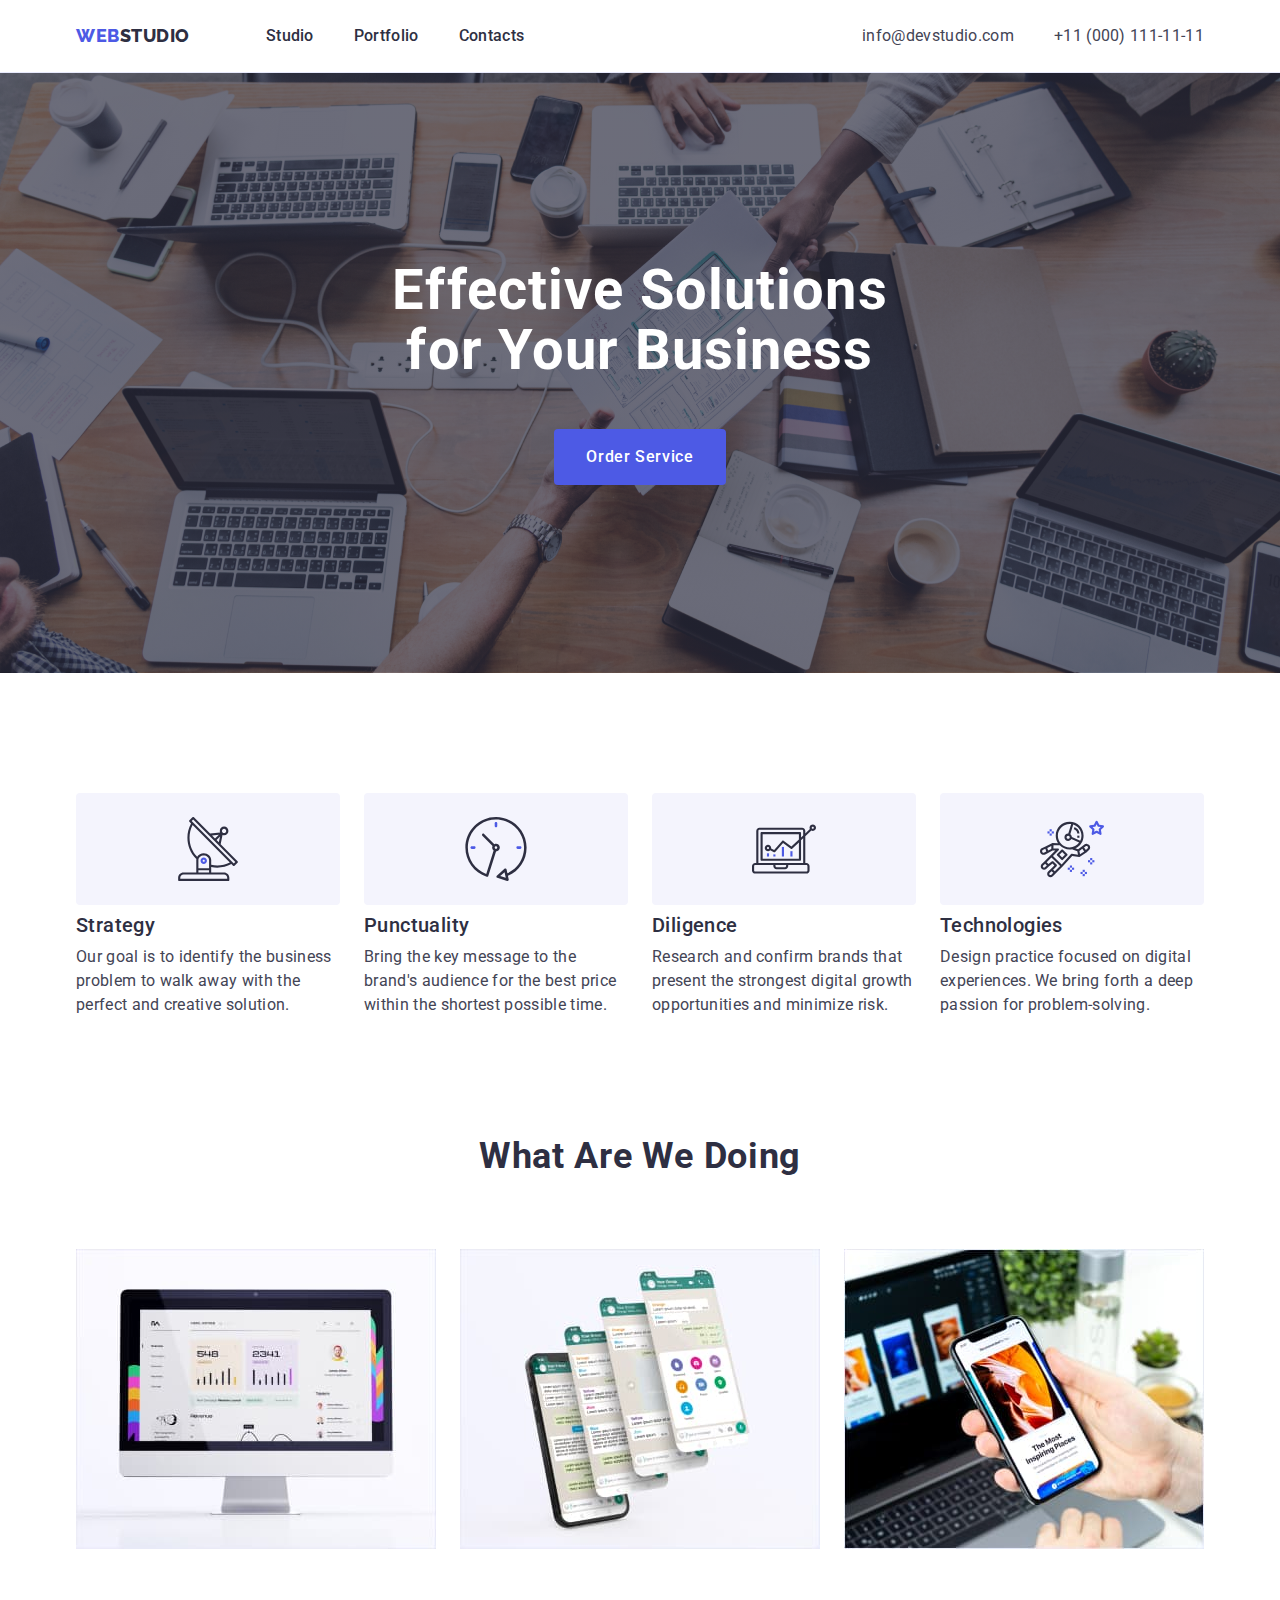
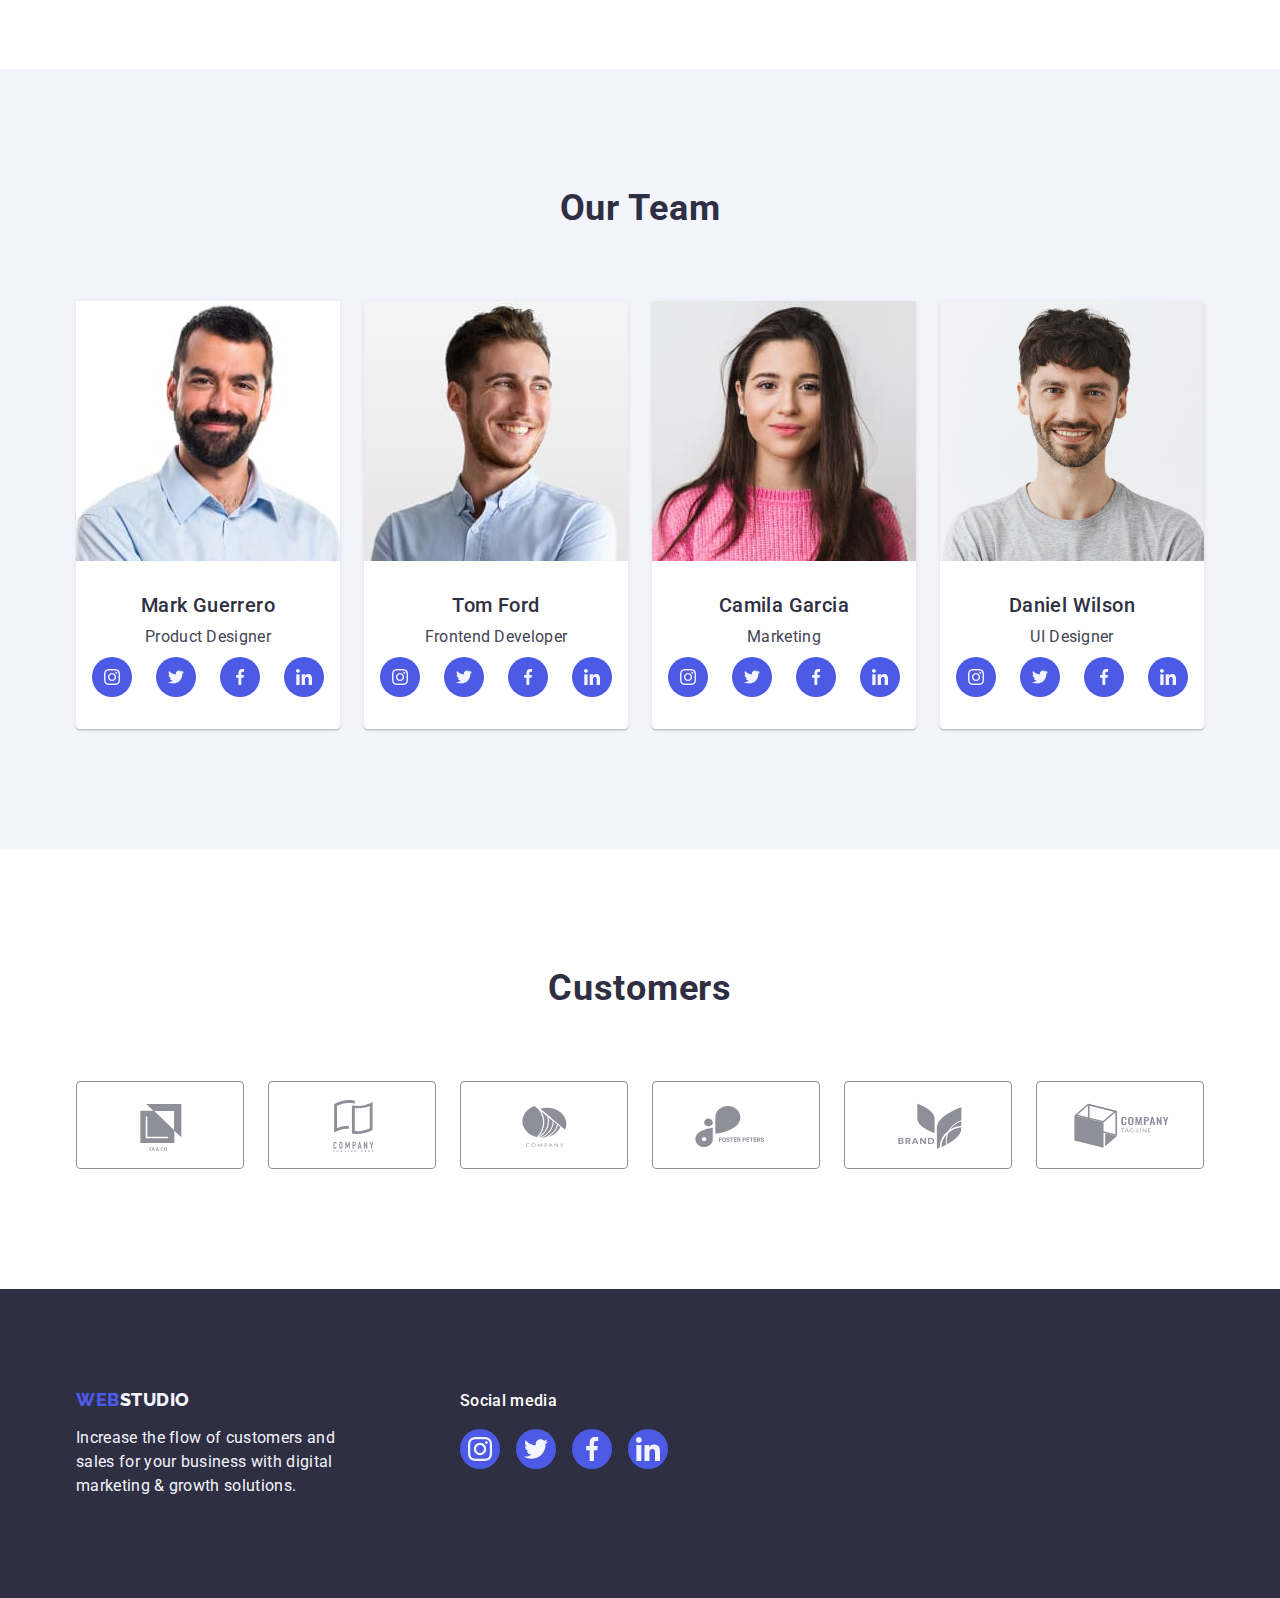
==== index.html @ ec5e8181 "Initial commit" ====
<!DOCTYPE html>
<html lang="en">
  <head>
    <meta charset="UTF-8" />
    <meta name="viewport" content="width=device-width, initial-scale=1.0" />
    <title>Document</title>
    <link rel="preconnect" href="https://fonts.googleapis.com" />
    <link rel="preconnect" href="https://fonts.gstatic.com" crossorigin />
    <link
      href="https://fonts.googleapis.com/css2?family=Raleway:wght@800&family=Roboto:wght@400;500;700&display=swap"
      rel="stylesheet"
    />
    <link
      rel="stylesheet"
      href="https://cdn.jsdelivr.net/npm/modern-normalize@2.0.0/modern-normalize.min.css"
    />
    <link rel="stylesheet" href="./css/styles.css" />
  </head>
  <body>
    <!-- Header -->

    <header class="header">
      <div class="container header-div">
        <nav class="header-nav">
          <a class="logo link" href="./index.html"
            >Web<span class="logo-accent">Studio</span></a
          >
          <ul class="header-nav-menu list">
            <li class="header-item">
              <a class="nav-link link" href="./index.html">Studio</a>
            </li>
            <li class="header-item">
              <a class="nav-link link" href="./portfolio.html">Portfolio</a>
            </li>
            <li class="header-item">
              <a class="nav-link link" href="">Contacts</a>
            </li>
          </ul>
        </nav>
        <address class="header-adress">
          <ul class="adress-menu list">
            <li class="adress-item">
              <a class="adress-link link" href="mailto:info@devstudio.com"
                >info@devstudio.com</a
              >
            </li>
            <li class="adress-item">
              <a class="adress-link link" href="tel:+110001111111"
                >+11 (000) 111-11-11</a
              >
            </li>
          </ul>
        </address>
      </div>
    </header>
    <main>
      <!-- Section Hero -->

      <section class="hero">
        <div class="container">
          <h1 class="hero-title">Effective Solutions for Your Business</h1>
          <button class="hero-button" type="button">Order Service</button>
        </div>
      </section>

      <!-- Section 2 Features -->

      <section class="features">
        <div class="container">
          <h2 class="visually-hidden">Features</h2>
          <ul class="features-menu list">
            <li class="features-item">
              <div class="features-container">
                <svg class="features-icon" width="64" height="64">
                  <use href="./images/icons.svg#icon-antenna"></use>
                </svg>
              </div>
              <h3 class="features-title">Strategy</h3>
              <p class="features-text">
                Our goal is to identify the business problem to walk away with
                the perfect and creative solution.
              </p>
            </li>
            <li class="features-item">
              <div class="features-container">
                <svg class="features-icon" width="64" height="64">
                  <use href="./images/icons.svg#icon-clock"></use>
                </svg>
              </div>
              <h3 class="features-title">Punctuality</h3>
              <p class="features-text">
                Bring the key message to the brand's audience for the best price
                within the shortest possible time.
              </p>
            </li>
            <li class="features-item">
              <div class="features-container">
                <svg class="features-icon" width="64" height="64">
                  <use href="./images/icons.svg#icon-diagram"></use>
                </svg>
              </div>
              <h3 class="features-title">Diligence</h3>
              <p class="features-text">
                Research and confirm brands that present the strongest digital
                growth opportunities and minimize risk.
              </p>
            </li>
            <li class="features-item">
              <div class="features-container">
                <svg class="features-icon" width="64" height="64">
                  <use href="./images/icons.svg#icon-astronaut"></use>
                </svg>
              </div>
              <h3 class="features-title">Technologies</h3>
              <p class="features-text">
                Design practice focused on digital experiences. We bring forth a
                deep passion for problem-solving.
              </p>
            </li>
          </ul>
        </div>
      </section>

      <!-- Section 3 Our Work -->

      <section class="section-work">
        <div class="container">
          <h2 class="work-title">What are we doing</h2>
          <ul class="work-menu list">
            <li class="work-item">
              <img
                src="./images/section-work/computer.jpg"
                alt="computer"
                width="360"
                height="300"
              />
            </li>
            <li class="work-item">
              <img
                src="./images/section-work/socials.jpg"
                alt="socials"
                width="360"
                height="300"
              />
            </li>
            <li class="work-item">
              <img
                src="./images/section-work/phone.jpg"
                alt="phone"
                width="360"
                height="300"
              />
            </li>
          </ul>
        </div>
      </section>

      <!-- Section 4 Our Team -->

      <section class="section-team">
        <div class="container">
          <h2 class="team-title">Our Team</h2>
          <ul class="team-menu list">
            <li class="team-item">
              <img
                src="./images/section-team/MarkGuerrero.jpg"
                alt="Mark Guerrero"
                width="264"
                height="260"
              />
              <div class="team-descr">
                <h3 class="name">Mark Guerrero</h3>
                <p class="position">Product Designer</p>
                <ul class="team-socials-menu list">
                  <li class="team-socials-item">
                    <a class="team-socials-link" href="">
                      <svg class="team-socials-icon" width="16" height="16">
                        <use href="./images/icons.svg#icon-instagram"></use>
                      </svg>
                    </a>
                  </li>
                  <li class="team-socials-item">
                    <a class="team-socials-link" href="">
                      <svg class="team-socials-icon" width="16" height="16">
                        <use href="./images/icons.svg#icon-twitter"></use>
                      </svg>
                    </a>
                  </li>
                  <li class="team-socials-item">
                    <a class="team-socials-link" href="">
                      <svg class="team-socials-icon" width="16" height="16">
                        <use href="./images/icons.svg#icon-facebook"></use>
                      </svg>
                    </a>
                  </li>
                  <li class="team-socials-item">
                    <a class="team-socials-link" href="">
                      <svg class="team-socials-icon" width="16" height="16">
                        <use href="./images/icons.svg#icon-linkedin"></use>
                      </svg>
                    </a>
                  </li>
                </ul>
              </div>
            </li>
            <li class="team-item">
              <img
                src="./images/section-team/TomFord.jpg"
                alt="Tom Ford"
                width="264"
                height="260"
              />
              <div class="team-descr">
                <h3 class="name">Tom Ford</h3>
                <p class="position">Frontend Developer</p>
                <ul class="team-socials-menu list">
                  <li class="team-socials-item">
                    <a class="team-socials-link" href="">
                      <svg class="team-socials-icon" width="16" height="16">
                        <use href="./images/icons.svg#icon-instagram"></use>
                      </svg>
                    </a>
                  </li>
                  <li class="team-socials-item">
                    <a class="team-socials-link" href="">
                      <svg class="team-socials-icon" width="16" height="16">
                        <use href="./images/icons.svg#icon-twitter"></use>
                      </svg>
                    </a>
                  </li>
                  <li class="team-socials-item">
                    <a class="team-socials-link" href="">
                      <svg class="team-socials-icon" width="16" height="16">
                        <use href="./images/icons.svg#icon-facebook"></use>
                      </svg>
                    </a>
                  </li>
                  <li class="team-socials-item">
                    <a class="team-socials-link" href="">
                      <svg class="team-socials-icon" width="16" height="16">
                        <use href="./images/icons.svg#icon-linkedin"></use>
                      </svg>
                    </a>
                  </li>
                </ul>
              </div>
            </li>
            <li class="team-item">
              <img
                class="img"
                src="./images/section-team/CamilaGarcia.jpg"
                alt="Camila Garcia"
                width="264"
                height="260"
              />
              <div class="team-descr">
                <h3 class="name">Camila Garcia</h3>
                <p class="position">Marketing</p>
                <ul class="team-socials-menu list">
                  <li class="team-socials-item">
                    <a class="team-socials-link" href="">
                      <svg class="team-socials-icon" width="16" height="16">
                        <use href="./images/icons.svg#icon-instagram"></use>
                      </svg>
                    </a>
                  </li>
                  <li class="team-socials-item">
                    <a class="team-socials-link" href="">
                      <svg class="team-socials-icon" width="16" height="16">
                        <use href="./images/icons.svg#icon-twitter"></use>
                      </svg>
                    </a>
                  </li>
                  <li class="team-socials-item">
                    <a class="team-socials-link" href="">
                      <svg class="team-socials-icon" width="16" height="16">
                        <use href="./images/icons.svg#icon-facebook"></use>
                      </svg>
                    </a>
                  </li>
                  <li class="team-socials-item">
                    <a class="team-socials-link" href="">
                      <svg class="team-socials-icon" width="16" height="16">
                        <use href="./images/icons.svg#icon-linkedin"></use>
                      </svg>
                    </a>
                  </li>
                </ul>
              </div>
            </li>
            <li class="team-item">
              <img
                src="./images/section-team/DanielWilson.jpg"
                alt="Daniel Wilson"
                width="264"
                height="260"
              />
              <div class="team-descr">
                <h3 class="name">Daniel Wilson</h3>
                <p class="position">UI Designer</p>
                <ul class="team-socials-menu list">
                  <li class="team-socials-item">
                    <a class="team-socials-link" href="">
                      <svg class="team-socials-icon" width="16" height="16">
                        <use href="./images/icons.svg#icon-instagram"></use>
                      </svg>
                    </a>
                  </li>
                  <li class="team-socials-item">
                    <a class="team-socials-link" href="">
                      <svg class="team-socials-icon" width="16" height="16">
                        <use href="./images/icons.svg#icon-twitter"></use>
                      </svg>
                    </a>
                  </li>
                  <li class="team-socials-item">
                    <a class="team-socials-link" href="">
                      <svg class="team-socials-icon" width="16" height="16">
                        <use href="./images/icons.svg#icon-facebook"></use>
                      </svg>
                    </a>
                  </li>
                  <li class="team-socials-item">
                    <a class="team-socials-link" href="">
                      <svg class="team-socials-icon" width="16" height="16">
                        <use href="./images/icons.svg#icon-linkedin"></use>
                      </svg>
                    </a>
                  </li>
                </ul>
              </div>
            </li>
          </ul>
        </div>
      </section>

      <!-- Section 5 Customers -->

      <section class="customers">
        <div class="container">
          <h2 class="customers-title">Customers</h2>
          <ul class="customers-menu list">
            <li class="customers-item">
              <a class="customers-link" href="">
                <svg class="customers-icon" width="104" height="56">
                  <use href="./images/icons.svg#icon-client-one"></use>
                </svg>
              </a>
            </li>
            <li class="customers-item">
              <a class="customers-link" href="">
                <svg class="customers-icon" width="104" height="56">
                  <use href="./images/icons.svg#icon-client-two"></use>
                </svg>
              </a>
            </li>
            <li class="customers-item">
              <a class="customers-link" href="">
                <svg class="customers-icon" width="104" height="56">
                  <use href="./images/icons.svg#icon-client-three"></use>
                </svg>
              </a>
            </li>
            <li class="customers-item">
              <a class="customers-link" href="">
                <svg class="customers-icon" width="104" height="56">
                  <use href="./images/icons.svg#icon-client-four"></use>
                </svg>
              </a>
            </li>
            <li class="customers-item">
              <a class="customers-link" href="">
                <svg class="customers-icon" width="104" height="56">
                  <use href="./images/icons.svg#icon-client-five"></use>
                </svg>
              </a>
            </li>
            <li class="customers-item">
              <a class="customers-link" href="">
                <svg class="customers-icon" width="104" height="56">
                  <use href="./images/icons.svg#icon-client-six"></use>
                </svg>
              </a>
            </li>
          </ul>
        </div>
      </section>
    </main>

    <!-- Footer -->

    <footer class="footer">
      <div class="container centered">
        <div class="footer-wrapper-left">
          <a class="footer-logo link" href="./index.html"
            >Web<span class="footer-logo-accent">Studio</span></a
          >
          <p class="footer-text">
            Increase the flow of customers and sales for your business with
            digital marketing & growth solutions.
          </p>
        </div>
        <div class="footer-wrapper-right">
          <p class="footer-socials-text">Social media</p>
          <ul class="footer-socials-menu list">
            <li class="footer-socials-item">
              <a class="footer-socials-link" href="">
                <svg class="footer-socials-icon" width="24" height="24">
                  <use href="./images/icons.svg#icon-instagram"></use>
                </svg>
              </a>
            </li>
            <li class="footer-socials-item">
              <a class="footer-socials-link" href="">
                <svg class="footer-socials-icon" width="24" height="24">
                  <use href="./images/icons.svg#icon-twitter"></use>
                </svg>
              </a>
            </li>
            <li class="footer-socials-item">
              <a class="footer-socials-link" href="">
                <svg class="footer-socials-icon" width="24" height="24">
                  <use href="./images/icons.svg#icon-facebook"></use>
                </svg>
              </a>
            </li>
            <li class="footer-socials-item">
              <a class="footer-socials-link" href="">
                <svg class="footer-socials-icon" width="24" height="24">
                  <use href="./images/icons.svg#icon-linkedin"></use>
                </svg>
              </a>
            </li>
          </ul>
        </div>
      </div>
    </footer>
  </body>
</html>
---- css/styles.css ----
:root {
  --navyblue-color-titles: #2e2f42;
  --slate-color-text: #434455;
  --white-color: #ffffff;
  --primary-accent-color: #4d5ae5;
  --secundary-accent-color: #f4f4fd;
}

body {
  font-family: "Roboto", sans-serif;
  color: var(--slate-color-text);
  background-color: var(--white-color);
}

/* UTILITIES */

h1,
h2,
h3,
p {
  margin-top: 0;
  margin-bottom: 0;
}

ul,
ol {
  margin-top: 0;
  margin-bottom: 0;
  padding-left: 0;
}

img {
  display: block;
}

button {
  cursor: pointer;
}

.list {
  list-style: none;
}

.link {
  text-decoration: none;
}

.container {
  width: 1158px;
  margin-left: auto;
  margin-right: auto;
  padding-left: 15px;
  padding-right: 15px;
}

.visually-hidden {
  position: absolute;
  width: 1px;
  height: 1px;
  margin: -1px;
  border: 0;
  padding: 0;
  white-space: nowrap;
  clip-path: inset(100%);
  clip: rect(0 0 0 0);
  overflow: hidden;
}

/* HEADER */

.header {
  padding-top: 24px;
  padding-bottom: 24px;

  border-bottom: 1px solid #e7e9fc;
  box-shadow: 0px 1px 6px 0px rgba(46, 47, 66, 0.08),
    0px 1px 1px 0px rgba(46, 47, 66, 0.16),
    0px 2px 1px 0px rgba(46, 47, 66, 0.08);
}

.header-div {
  display: flex;
}

.header-nav {
  display: flex;
  align-items: center;
}
.logo {
  margin-right: 76px;

  font-size: 18px;
  font-family: Raleway, sans-serif;
  font-weight: 800;
  line-height: 1.17;
  letter-spacing: 0.54px;
  text-transform: uppercase;
  color: var(--primary-accent-color);
}
.logo-accent {
  color: var(--navyblue-color-titles);
}
.header-nav-menu {
  display: flex;
}
.header-item:not(:last-child) {
  margin-right: 40px;
}

.nav-link {
  padding-top: 24px;
  padding-bottom: 24px;

  font-size: 16px;
  font-weight: 500;
  line-height: 1.5;
  letter-spacing: 0.32px;
  color: var(--navyblue-color-titles);
}

.nav-link:hover,
.nav-link:focus {
  color: #404bbf;
}

.header-adress {
  margin-left: auto;

  font-style: normal;
}
.adress-menu {
  display: flex;
}
.adress-item:not(:last-child) {
  margin-right: 40px;
}
.adress-link {
  font-size: 16px;
  font-weight: 400;
  line-height: 1.5;
  letter-spacing: 0.32px;
  color: var(--slate-color-text);
}

.adress-link:hover,
.adress-link:focus {
  color: #404bbf;
}

/* HERO */
.hero {
  padding: 188px 0;
  max-width: 1440px;

  background-color: var(--navyblue-color-titles);
  background-image: linear-gradient(
      rgba(46, 47, 66, 0.7),
      rgba(46, 47, 66, 0.7)
    ),
    url(../images/hero/hero-bg.jpeg);
  background-size: cover;
  background-repeat: no-repeat;
  background-position: center;
}
.hero-title {
  margin-bottom: 48px;
  margin-left: auto;
  margin-right: auto;
  max-width: 496px;

  font-size: 56px;
  font-weight: 700;
  line-height: 1.07;
  letter-spacing: 1.12px;
  color: var(--white-color);
  text-align: center;
}
.hero-button {
  display: block;
  padding: 16px 32px;
  margin: auto;
  min-width: 169px;
  height: 56px;
  border: none;
  border-radius: 4px;

  font-family: "Roboto", sans-serif;
  font-size: 16px;
  font-weight: 500;
  line-height: 1.5;
  letter-spacing: 0.04em;
  color: var(--white-color);
  background-color: var(--primary-accent-color);
}

.hero-button:hover,
.hero-button:focus {
  background-color: #404bbf;
}

/* FEATURES */

.features {
  padding-top: 120px;
  padding-bottom: 120px;
}
.features-menu {
  display: flex;
  gap: 24px;
}
.features-item {
  width: calc((100% - 72px) / 4);
}

.features-container {
  display: flex;
  justify-content: center;
  align-items: center;
  margin-bottom: 8px;
  width: 264px;
  height: 112px;
  border-radius: 4px;
  background: var(--secundary-accent-color);
}
.features-icon {
  width: 64px;
  height: 64px;
}

.features-title {
  margin-bottom: 8px;

  font-size: 20px;
  font-weight: 500;
  line-height: 1.2;
  letter-spacing: 0.4px;
  color: var(--navyblue-color-titles);
}
.features-text {
  font-size: 16px;
  font-weight: 400;
  line-height: 1.5;
  letter-spacing: 0.32px;
}

/* OUR WORK */

.section-work {
  padding-bottom: 120px;
}

.work-title {
  margin-bottom: 72px;

  font-size: 36px;
  font-weight: 700;
  line-height: 1.11;
  letter-spacing: 0.72px;
  text-transform: capitalize;
  color: var(--navyblue-color-titles);
  text-align: center;
}

.work-menu {
  display: flex;
  gap: 24px;
}

.work-item {
  width: calc((100% - 48) / 3);
}

/* OUR TEAM */

.section-team {
  padding-top: 120px;
  padding-bottom: 120px;

  background-color: var(--secundary-accent-color);
}
.team-title {
  margin-bottom: 72px;

  font-size: 36px;
  font-weight: 700;
  line-height: 1.11;
  letter-spacing: 0.72px;
  text-transform: capitalize;
  color: var(--navyblue-color-titles);
  text-align: center;
}
.team-menu {
  display: flex;
  gap: 24px;
}
.team-item {
  width: calc((100% - 72px) / 4);
  background-color: var(--white-color);
  border-radius: 0px 0px 4px 4px;
  box-shadow: 0px 2px 1px 0px rgba(46, 47, 66, 0.08),
    0px 1px 1px 0px rgba(46, 47, 66, 0.16),
    0px 1px 6px 0px rgba(46, 47, 66, 0.08);
}

.team-descr {
  padding: 32px 16px;

  text-align: center;
}

.team-socials-menu {
  display: flex;
  gap: 24px;
  justify-content: center;
  align-items: center;
}
.team-socials-item {
  width: 40px;
  height: 40px;
}

.team-socials-link {
  display: flex;
  justify-content: center;
  align-items: center;
  border-radius: 50%;
  background: var(--primary-accent-color);
  width: 100%;
  height: 100%;
}

.team-socials-link:hover,
.team-socials-link:focus {
  background-color: #404bbf;
}

.team-socials-icon {
  fill: #f4f4fd;
}

.name {
  margin-bottom: 8px;

  font-size: 20px;
  font-weight: 500;
  line-height: 1.2;
  letter-spacing: 0.4px;
  color: var(--navyblue-color-titles);
}
.position {
  margin-bottom: 8px;

  font-size: 16px;
  font-weight: 400;
  line-height: 1.5;
  letter-spacing: 0.32px;
}

/* CUSTOMERS */

.customers {
  padding-top: 120px;
  padding-bottom: 120px;
}

.customers-title {
  margin-bottom: 72px;

  font-size: 36px;
  font-weight: 700;
  line-height: 1.11;
  letter-spacing: 0.72px;
  text-transform: capitalize;
  color: var(--navyblue-color-titles);
  text-align: center;
}

.customers-menu {
  display: flex;
  gap: 24px;
}

.customers-item {
  justify-content: center;
  align-items: center;
}

.customers-link {
  display: flex;
  justify-content: center;
  align-items: center;
  border: 1px solid #8e8f99;
  border-radius: 4px;
  color: #8e8f99;

  width: 168px;
  height: 88px;
}

.customers-link:hover,
.customers-link:focus {
  border-color: #404bbf;
  color: #404bbf;
}

.customers-icon {
  fill: currentColor;
  width: 104px;
  height: 56px;
}

/* FOOTER */

.footer {
  padding-top: 100px;
  padding-bottom: 100px;

  background-color: var(--navyblue-color-titles);
}

.footer-logo {
  display: inline-block;
  margin-bottom: 16px;

  font-size: 18px;
  font-family: Raleway, sans-serif;
  font-weight: 800;
  line-height: 1.17;
  letter-spacing: 0.54px;
  text-transform: uppercase;
  color: var(--primary-accent-color);
}

.footer-logo-accent {
  color: var(--secundary-accent-color);
}

.footer-text {
  max-width: 264px;
  font-size: 16px;
  font-weight: 400;
  line-height: 1.5;
  letter-spacing: 0.32px;
  color: var(--secundary-accent-color);
}

.footer-socials-text {
  margin-bottom: 16px;

  font-size: 16px;
  font-weight: 500;
  line-height: 1.5;
  letter-spacing: 0.32px;
  color: var(--white-color);
}

.footer-socials-menu {
  display: flex;
  gap: 16px;
}

.footer-socials-item {
  justify-content: center;
  align-items: center;
}

.footer-socials-link {
  display: flex;
  justify-content: center;
  align-items: center;
  width: 40px;
  height: 40px;
  border-radius: 50%;
  background-color: var(--primary-accent-color);
}

.footer-socials-link:hover,
.footer-socials-link:focus {
  background-color: #31d0aa;
}

.footer-socials-icon {
  fill: #f4f4fd;
}

.centered {
  display: flex;
  align-items: baseline;
}

.footer-wrapper-left {
  margin-right: 120px;
}

/* PORTFOLIO */

.section-portfolio {
  padding-top: 96px;
  padding-bottom: 120px;
}

.portfolio-menu {
  display: flex;
  gap: 24px;
  justify-content: center;
  align-items: center;
  margin-bottom: 72px;
}

.portfolio-button {
  padding: 12px 24px;

  font-family: "Roboto", sans-serif;
  font-size: 16px;
  font-weight: 500;
  line-height: 1.5;
  letter-spacing: 0.04em;
  color: var(--primary-accent-color);
  background-color: var(--secundary-accent-color);
  border-radius: 4px;
  border: 1px solid #e7e9fc;
  background: var(--secundary-accent-color);
}

.portfolio-button:hover,
.portfolio-button:focus {
  color: var(--white-color);
  background-color: #404bbf;
  border: 1px solid transparent;
  box-shadow: 0px 2px 2px 0px rgba(0, 0, 0, 0.12),
    0px 2px 1px 0px rgba(0, 0, 0, 0.08), 0px 3px 1px 0px rgba(0, 0, 0, 0.1);
}

.portfolio-card-menu {
  display: flex;
  flex-wrap: wrap;
  column-gap: 24px;
  row-gap: 48px;
}

.portfolio-card-item {
  width: calc((100% - 48px) / 3);
}

.portfolio-card-link {
  display: block;
}

.portfolio-card-link:hover,
.portfolio-card-link:focus {
  box-shadow: 0px 2px 1px 0px rgba(46, 47, 66, 0.08),
    0px 1px 1px 0px rgba(46, 47, 66, 0.16),
    0px 1px 6px 0px rgba(46, 47, 66, 0.08);
}

.card-container {
  padding: 32px 16px;
  border: 1px solid#E7E9FC;
  border-top: none;
}

/* .card-container:hover,
.card-container:focus {
  box-shadow: 0px 2px 1px 0px rgba(46, 47, 66, 0.08),
    0px 1px 1px 0px rgba(46, 47, 66, 0.16),
    0px 1px 6px 0px rgba(46, 47, 66, 0.08);
} */

.portfolio-title {
  margin-bottom: 8px;
  font-size: 20px;
  font-weight: 500;
  line-height: 1.2;
  letter-spacing: 0.4px;
  color: var(--navyblue-color-titles);
}

.portfolio-text {
  font-size: 16px;
  font-weight: 400;
  line-height: 1.5;
  letter-spacing: 0.32px;
  color: var(--slate-color-text);
}
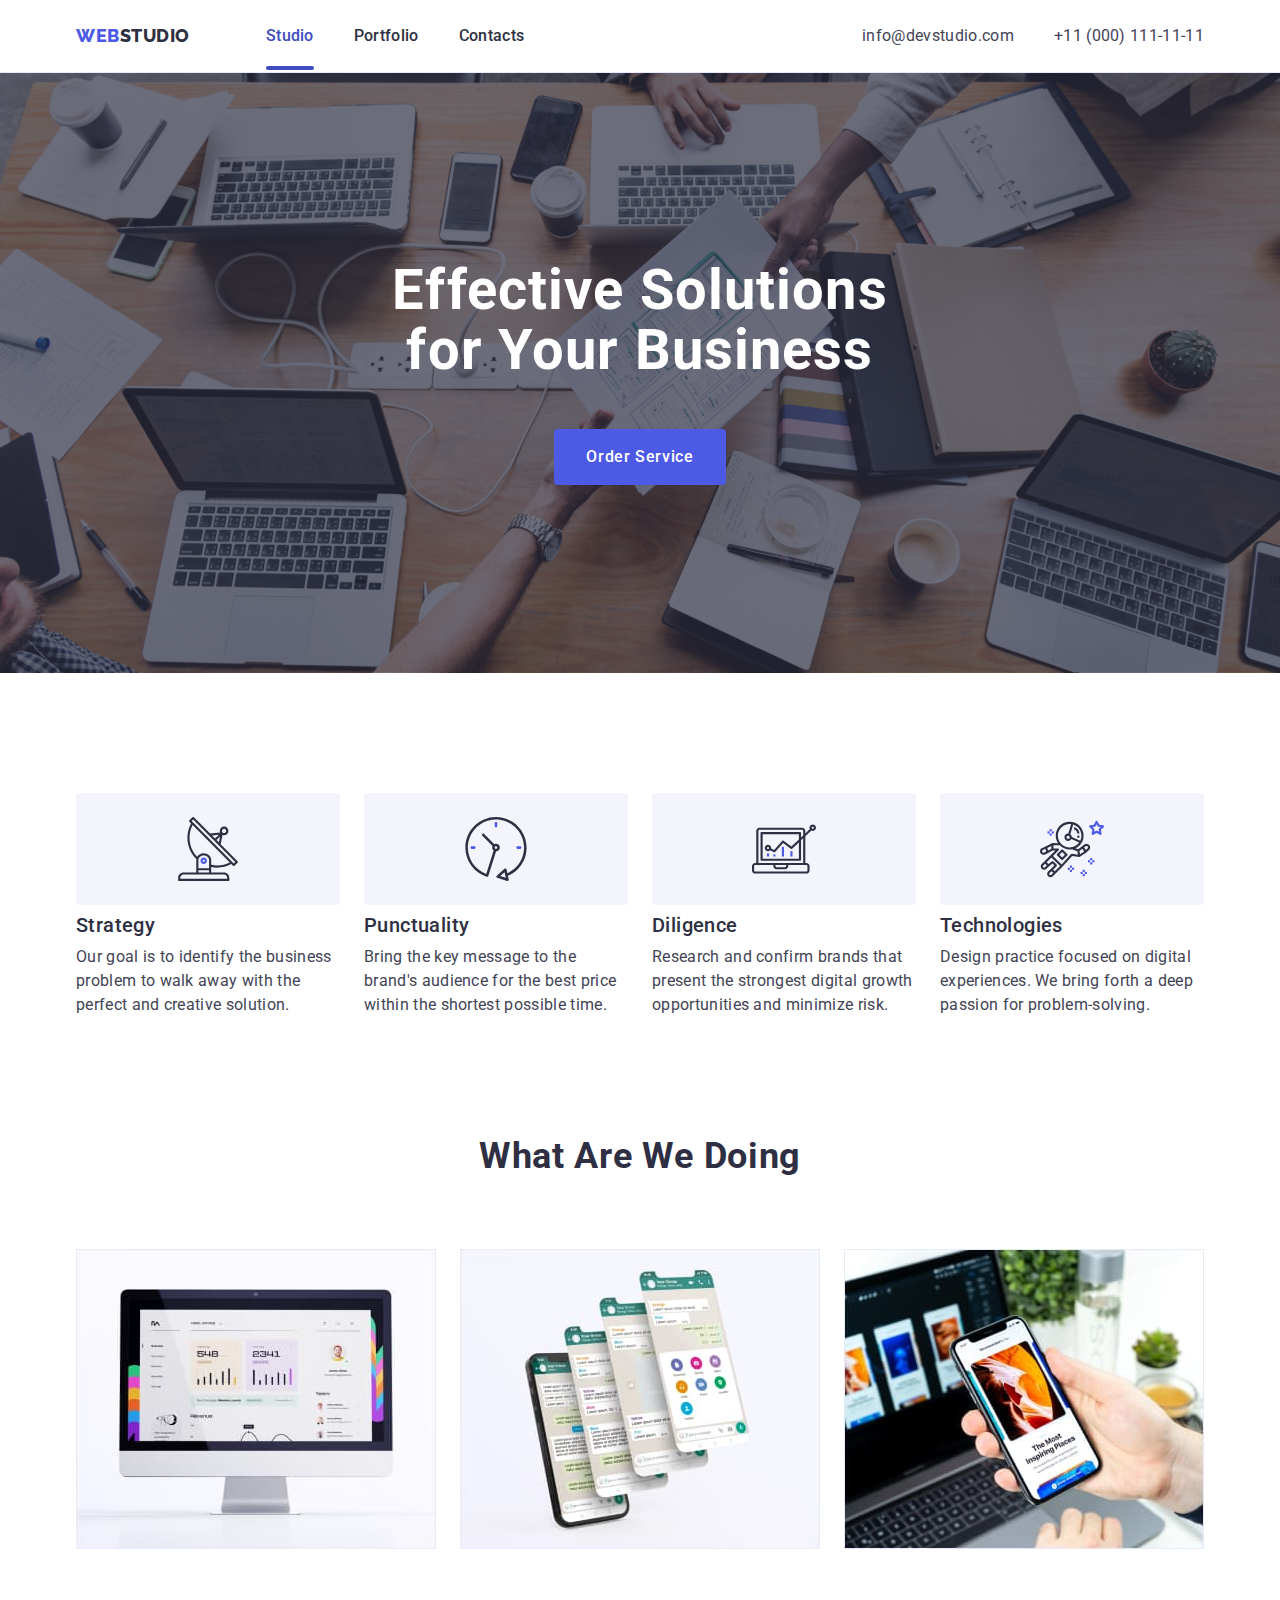
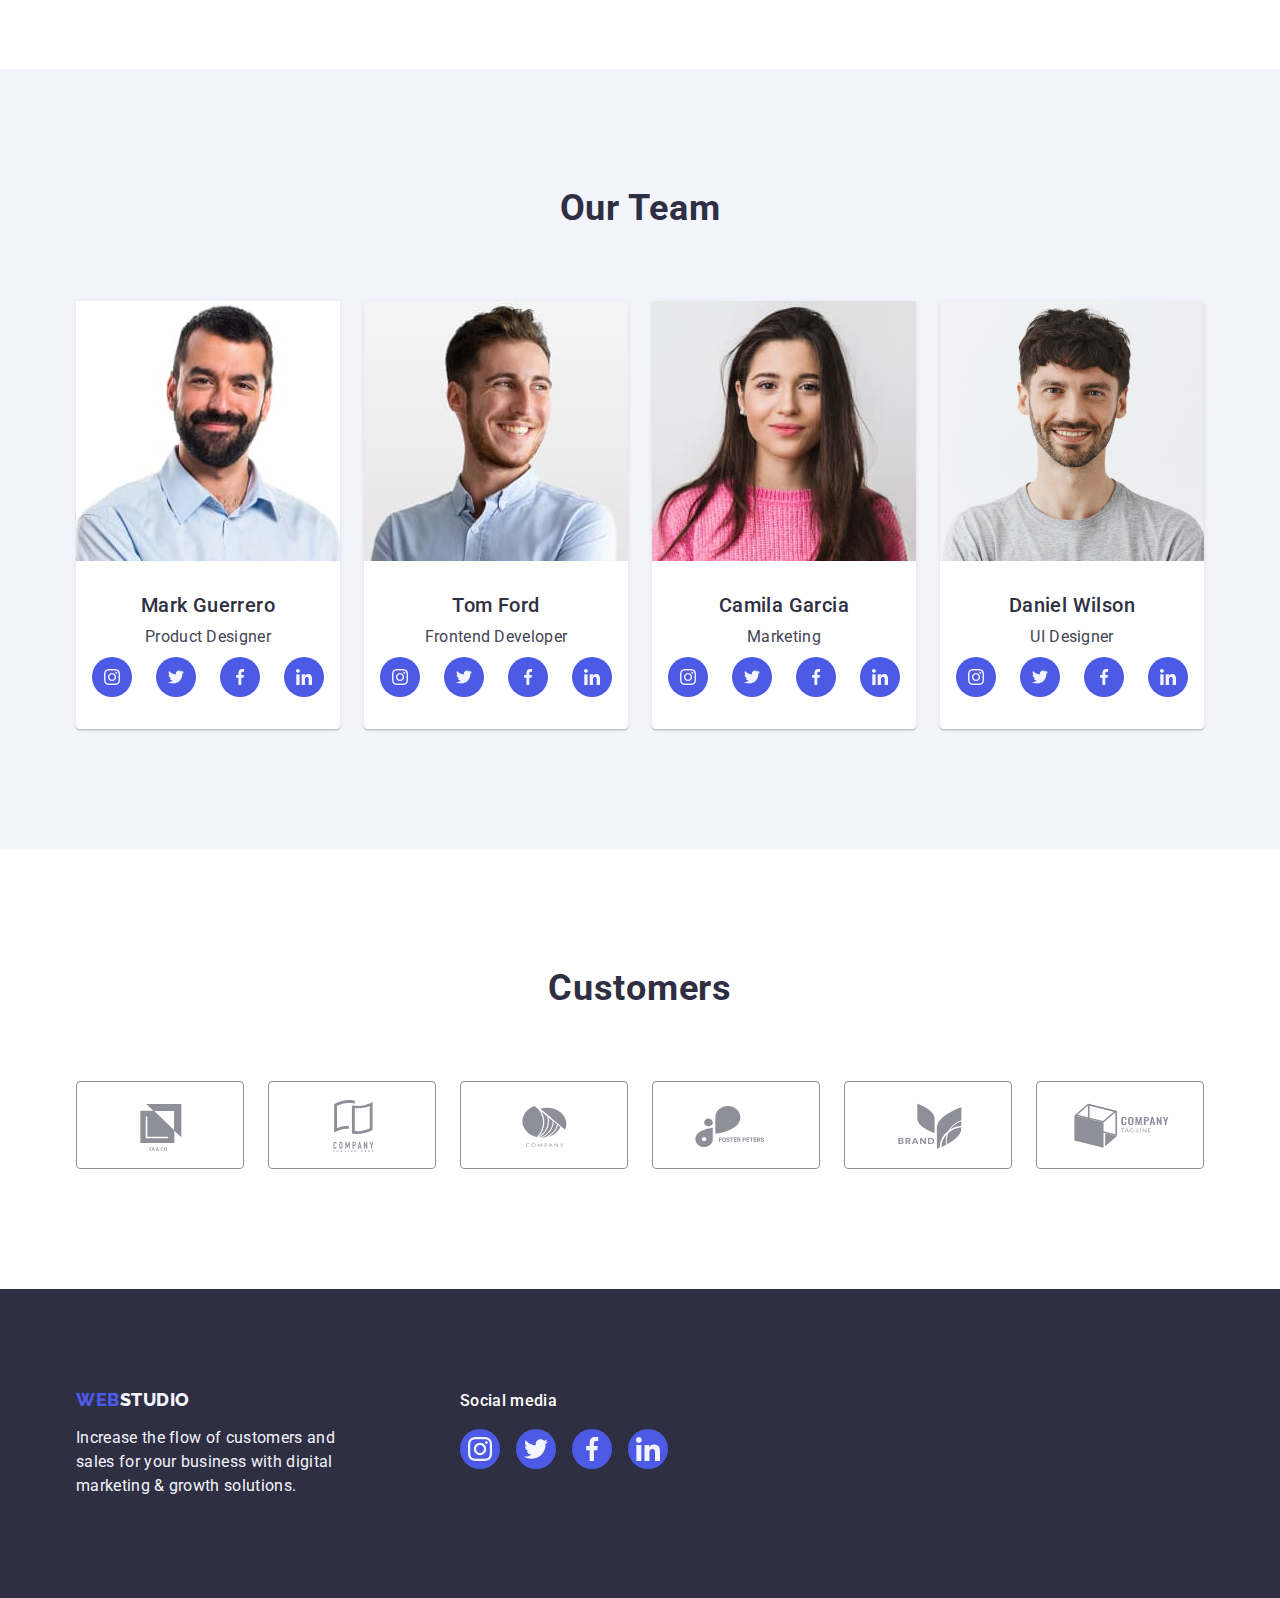
==== commit 0ffd6f7b: "add header current line and transitions" ====
--- a/index.html
+++ b/index.html
@@ -27,7 +27,9 @@
           >
           <ul class="header-nav-menu list">
             <li class="header-item">
-              <a class="nav-link link" href="./index.html">Studio</a>
+              <a class="nav-link link current-line" href="./index.html"
+                >Studio</a
+              >
             </li>
             <li class="header-item">
               <a class="nav-link link" href="./portfolio.html">Portfolio</a>
@@ -59,7 +61,9 @@
       <section class="hero">
         <div class="container">
           <h1 class="hero-title">Effective Solutions for Your Business</h1>
-          <button class="hero-button" type="button">Order Service</button>
+          <button class="hero-button" type="button" data-modal-open>
+            Order Service
+          </button>
         </div>
       </section>
 
@@ -435,5 +439,19 @@
         </div>
       </div>
     </footer>
+
+    <!-- MODAL -->
+
+    <div class="backdrop is-hidden" data-modal>
+      <div class="modal">
+        <button type="button" class="modal-close-btn" data-modal-close>
+          <svg class="modal-close-icon" width="8" height="8">
+            <use href="./images/icons.svg#icon-close-modal"></use>
+          </svg>
+        </button>
+      </div>
+    </div>
+
+    <script src="./js/modal.js"></script>
   </body>
 </html>
--- a/css/styles.css
+++ b/css/styles.css
@@ -108,6 +108,7 @@
 }
 
 .nav-link {
+  position: relative;
   padding-top: 24px;
   padding-bottom: 24px;
 
@@ -116,6 +117,7 @@
   line-height: 1.5;
   letter-spacing: 0.32px;
   color: var(--navyblue-color-titles);
+  transition: color 250ms cubic-bezier(0.4, 0, 0.2, 1);
 }
 
 .nav-link:hover,
@@ -123,6 +125,21 @@
   color: #404bbf;
 }
 
+.current-line {
+  color: #404bbf;
+}
+
+.current-line::after {
+  content: "";
+  position: absolute;
+  left: 0;
+  bottom: -1px;
+  height: 4px;
+  background-color: #404bbf;
+  border-radius: 2px;
+  width: 100%;
+}
+
 .header-adress {
   margin-left: auto;
 
@@ -140,6 +157,7 @@
   line-height: 1.5;
   letter-spacing: 0.32px;
   color: var(--slate-color-text);
+  transition: color 250ms cubic-bezier(0.4, 0, 0.2, 1);
 }
 
 .adress-link:hover,
@@ -191,6 +209,7 @@
   letter-spacing: 0.04em;
   color: var(--white-color);
   background-color: var(--primary-accent-color);
+  transition: background-color 250ms cubic-bezier(0.4, 0, 0.2, 1);
 }
 
 .hero-button:hover,
@@ -327,6 +346,7 @@
   background: var(--primary-accent-color);
   width: 100%;
   height: 100%;
+  transition: background-color 250ms cubic-bezier(0.4, 0, 0.2, 1);
 }
 
 .team-socials-link:hover,
@@ -395,6 +415,8 @@
 
   width: 168px;
   height: 88px;
+  transition: border-color 250ms cubic-bezier(0.4, 0, 0.2, 1),
+    color 250ms cubic-bezier(0.4, 0, 0.2, 1);
 }
 
 .customers-link:hover,
@@ -472,6 +494,7 @@
   height: 40px;
   border-radius: 50%;
   background-color: var(--primary-accent-color);
+  transition: background-color 250ms cubic-bezier(0.4, 0, 0.2, 1);
 }
 
 .footer-socials-link:hover,
@@ -490,6 +513,73 @@
 
 .footer-wrapper-left {
   margin-right: 120px;
+}
+
+/* MODAL WINDOW */
+
+.backdrop {
+  position: fixed;
+  top: 0;
+  left: 0;
+  z-index: 999;
+  width: 100%;
+  height: 100%;
+  background-color: rgba(46, 47, 66, 0.4);
+  transition: opacity 250ms cubic-bezier(0.4, 0, 0.2, 1),
+    visibility 250ms cubic-bezier(0.4, 0, 0.2, 1);
+}
+
+.backdrop.is-hidden {
+  opacity: 0;
+  visibility: hidden;
+  pointer-events: none;
+}
+
+.modal {
+  position: absolute;
+  top: 50%;
+  left: 50%;
+  transform: translate(-50%, -50%);
+  width: 408px;
+  min-height: 584px;
+  background-color: #fcfcfc;
+  border-radius: 4px;
+  box-shadow: 0px 2px 1px 0px rgba(0, 0, 0, 0.2),
+    0px 1px 3px 0px rgba(0, 0, 0, 0.12), 0px 1px 1px 0px rgba(0, 0, 0, 0.14);
+  transition: transform 250ms cubic-bezier(0.4, 0, 0.2, 1);
+}
+
+.modal-close-btn {
+  position: absolute;
+  top: 24px;
+  right: 24px;
+  display: flex;
+  justify-content: center;
+  align-items: center;
+  padding: 0;
+  width: 24px;
+  height: 24px;
+  background-color: #e7e9fc;
+  border: 1px solid rgba(0, 0, 0, 0.1);
+  border-radius: 50%;
+  transition: background-color 250ms cubic-bezier(0.4, 0, 0.2, 1),
+    border 250ms cubic-bezier(0.4, 0, 0.2, 1);
+}
+
+.modal-close-btn:hover,
+.modal-close-btn:focus {
+  background-color: #404bbf;
+  border: none;
+}
+
+.modal-close-icon {
+  fill: #2e2f42;
+  transition: fill 250ms cubic-bezier(0.4, 0, 0.2, 1);
+}
+
+.modal-close-icon:hover,
+.modal-close-icon:focus {
+  fill: #ffffff;
 }
 
 /* PORTFOLIO */
@@ -520,6 +610,10 @@
   border-radius: 4px;
   border: 1px solid #e7e9fc;
   background: var(--secundary-accent-color);
+  transition: color 250ms cubic-bezier(0.4, 0, 0.2, 1),
+    background-color 250ms cubic-bezier(0.4, 0, 0.2, 1),
+    border-color 250ms cubic-bezier(0.4, 0, 0.2, 1),
+    box-shadow 250ms cubic-bezier(0.4, 0, 0.2, 1);
 }
 
 .portfolio-button:hover,
@@ -544,6 +638,12 @@
 
 .portfolio-card-link {
   display: block;
+  transition: box-shadow 250ms cubic-bezier(0.4, 0, 0.2, 1);
+}
+
+.portfolio-card-link:hover .overlay,
+.portfolio-card-link:focus .overlay {
+  transform: translate(0, 0);
 }
 
 .portfolio-card-link:hover,
@@ -558,13 +658,6 @@
   border: 1px solid#E7E9FC;
   border-top: none;
 }
-
-/* .card-container:hover,
-.card-container:focus {
-  box-shadow: 0px 2px 1px 0px rgba(46, 47, 66, 0.08),
-    0px 1px 1px 0px rgba(46, 47, 66, 0.16),
-    0px 1px 6px 0px rgba(46, 47, 66, 0.08);
-} */
 
 .portfolio-title {
   margin-bottom: 8px;
@@ -582,3 +675,26 @@
   letter-spacing: 0.32px;
   color: var(--slate-color-text);
 }
+
+.overlay-container {
+  position: relative;
+  overflow: hidden;
+}
+.overlay {
+  position: absolute;
+  left: 0;
+  top: 0;
+  width: 100%;
+  height: 100%;
+  overflow: auto;
+  transform: translate(0, 100%);
+  transition: transform 250ms cubic-bezier(0.4, 0, 0.2, 1);
+
+  padding: 40px 32px;
+  font-size: 16px;
+  font-weight: 400;
+  line-height: 1.5;
+  letter-spacing: 0.32px;
+  color: var(--secundary-accent-color);
+  background-color: var(--primary-accent-color);
+}
